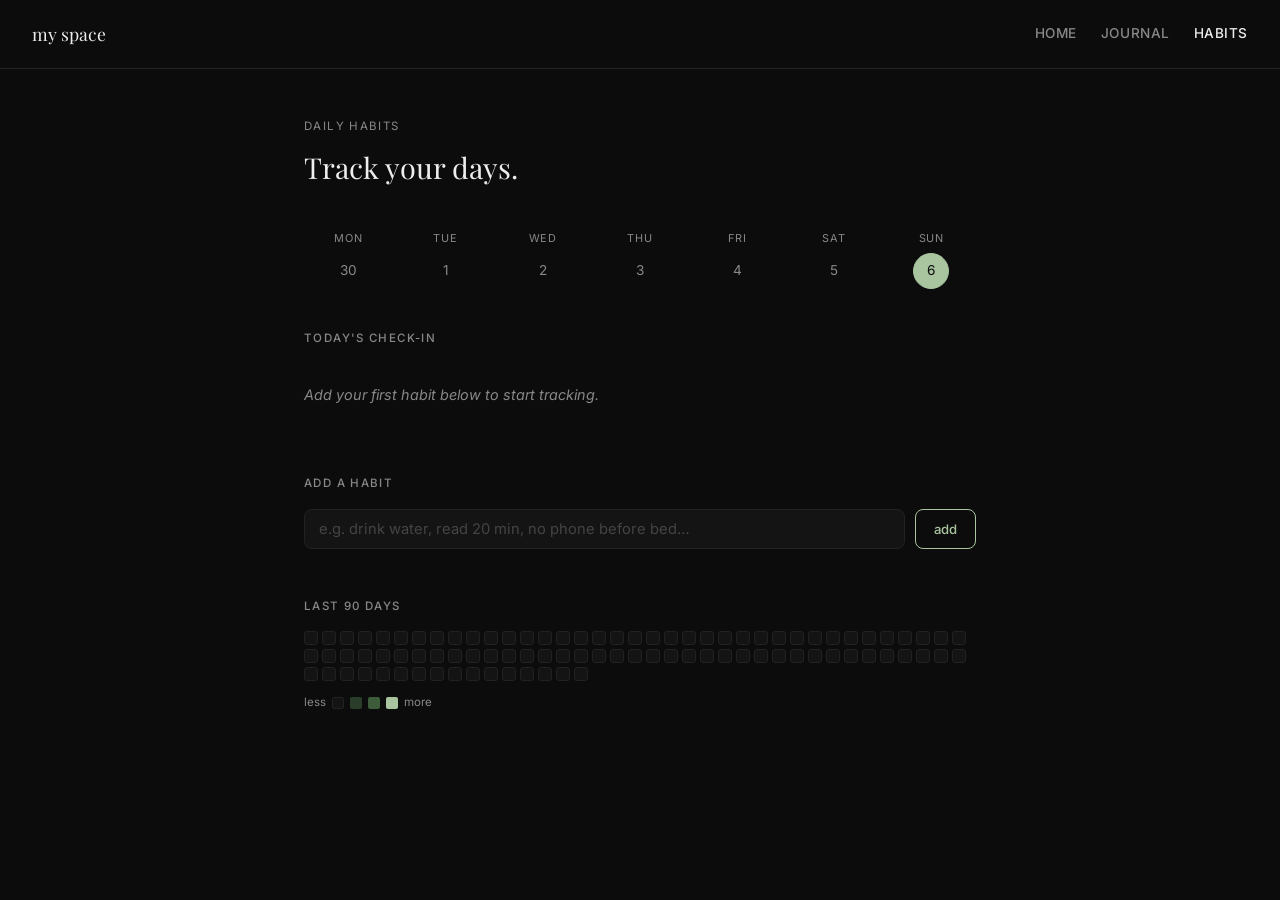
==== habits.html @ 8f554322 "initial commit — journal, habits, dashboard" ====
<!DOCTYPE html>
<html lang="en">
<head>
  <meta charset="UTF-8">
  <meta name="viewport" content="width=device-width, initial-scale=1.0">
  <title>Habits — My Space</title>
  <link rel="preconnect" href="https://fonts.googleapis.com">
  <link href="https://fonts.googleapis.com/css2?family=Inter:wght@300;400;500;600&family=Playfair+Display:ital,wght@0,400;1,400&display=swap" rel="stylesheet">
  <style>
    *, *::before, *::after { box-sizing: border-box; margin: 0; padding: 0; }

    :root {
      --bg: #0c0c0c;
      --surface: #141414;
      --border: #222;
      --muted: #444;
      --text-dim: #888;
      --text: #ccc;
      --text-bright: #eee;
      --accent: #a8c5a0;
    }

    body {
      background: var(--bg);
      color: var(--text);
      font-family: 'Inter', sans-serif;
      font-size: 15px;
      line-height: 1.6;
      min-height: 100vh;
    }

    nav {
      display: flex;
      align-items: center;
      justify-content: space-between;
      padding: 20px 32px;
      border-bottom: 1px solid var(--border);
      position: sticky;
      top: 0;
      background: var(--bg);
      z-index: 10;
    }

    .nav-brand {
      font-family: 'Playfair Display', serif;
      font-size: 1.1rem;
      color: var(--text-bright);
      text-decoration: none;
    }

    .nav-links { display: flex; gap: 24px; }
    .nav-links a {
      color: var(--text-dim);
      text-decoration: none;
      font-size: 0.85rem;
      font-weight: 500;
      letter-spacing: 0.04em;
      text-transform: uppercase;
      transition: color 0.2s;
    }
    .nav-links a:hover, .nav-links a.active { color: var(--text-bright); }

    main {
      max-width: 720px;
      margin: 0 auto;
      padding: 48px 24px 80px;
    }

    .page-header {
      margin-bottom: 40px;
    }

    .page-label {
      font-size: 0.72rem;
      text-transform: uppercase;
      letter-spacing: 0.12em;
      color: var(--text-dim);
      margin-bottom: 8px;
    }

    h1 {
      font-family: 'Playfair Display', serif;
      font-size: 1.8rem;
      color: var(--text-bright);
      font-weight: 400;
    }

    /* Week grid */
    .week-strip {
      display: flex;
      gap: 8px;
      margin-bottom: 40px;
    }

    .week-day {
      flex: 1;
      text-align: center;
      cursor: pointer;
    }

    .week-day-label {
      font-size: 0.68rem;
      color: var(--text-dim);
      text-transform: uppercase;
      letter-spacing: 0.08em;
      margin-bottom: 6px;
    }

    .week-day-num {
      width: 36px;
      height: 36px;
      border-radius: 50%;
      display: flex;
      align-items: center;
      justify-content: center;
      font-size: 0.85rem;
      color: var(--text-dim);
      margin: 0 auto;
      border: 1px solid transparent;
      transition: all 0.15s;
    }

    .week-day.today .week-day-num {
      border-color: var(--accent);
      color: var(--accent);
    }

    .week-day.selected .week-day-num {
      background: var(--accent);
      color: #0c0c0c;
    }

    .week-day.has-data .week-day-label::after {
      content: '·';
      color: var(--accent);
      margin-left: 2px;
    }

    /* Section */
    .section-label {
      font-size: 0.72rem;
      text-transform: uppercase;
      letter-spacing: 0.12em;
      color: var(--text-dim);
      margin-bottom: 16px;
      font-weight: 500;
    }

    /* Habit list */
    .habits-section {
      margin-bottom: 48px;
    }

    .habit-row {
      display: flex;
      align-items: center;
      gap: 14px;
      padding: 14px 0;
      border-bottom: 1px solid var(--border);
    }

    .habit-row:first-child { border-top: 1px solid var(--border); }

    .habit-check {
      width: 24px;
      height: 24px;
      border-radius: 50%;
      border: 1.5px solid var(--muted);
      flex-shrink: 0;
      display: flex;
      align-items: center;
      justify-content: center;
      cursor: pointer;
      transition: all 0.2s;
    }

    .habit-check:hover { border-color: var(--accent); }

    .habit-row.done .habit-check {
      background: var(--accent);
      border-color: var(--accent);
    }

    .habit-check svg { display: none; }
    .habit-row.done .habit-check svg { display: block; }

    .habit-info { flex: 1; }

    .habit-name {
      font-size: 0.97rem;
      color: var(--text);
      transition: color 0.2s;
    }

    .habit-row.done .habit-name {
      color: var(--text-dim);
      text-decoration: line-through;
    }

    .habit-meta {
      font-size: 0.75rem;
      color: var(--text-dim);
      margin-top: 2px;
    }

    .habit-streak { color: var(--accent); }

    .habit-actions { display: flex; gap: 8px; opacity: 0; transition: opacity 0.15s; }
    .habit-row:hover .habit-actions { opacity: 1; }

    .icon-btn {
      background: none;
      border: none;
      color: var(--text-dim);
      cursor: pointer;
      padding: 4px;
      font-size: 0.75rem;
      transition: color 0.15s;
    }

    .icon-btn:hover { color: var(--text); }
    .icon-btn.del:hover { color: #c08080; }

    /* Add habit */
    .add-section {
      margin-bottom: 48px;
    }

    .add-form {
      display: flex;
      gap: 10px;
    }

    input[type="text"] {
      flex: 1;
      background: var(--surface);
      border: 1px solid var(--border);
      border-radius: 8px;
      padding: 10px 14px;
      color: var(--text);
      font-family: 'Inter', sans-serif;
      font-size: 0.92rem;
      outline: none;
      transition: border-color 0.2s;
    }

    input[type="text"]:focus { border-color: var(--muted); }
    input[type="text"]::placeholder { color: var(--muted); }

    .btn {
      display: inline-flex;
      align-items: center;
      gap: 6px;
      padding: 10px 18px;
      border-radius: 8px;
      font-size: 0.82rem;
      font-weight: 500;
      cursor: pointer;
      text-decoration: none;
      transition: all 0.2s;
      border: 1px solid var(--border);
      background: transparent;
      color: var(--text);
      font-family: 'Inter', sans-serif;
    }

    .btn:hover { border-color: var(--muted); color: var(--text-bright); }
    .btn-accent { border-color: var(--accent); color: var(--accent); }
    .btn-accent:hover { background: var(--accent); color: #0c0c0c; }

    /* Heatmap */
    .heatmap-section { margin-bottom: 48px; }

    .heatmap {
      display: flex;
      gap: 4px;
      flex-wrap: wrap;
    }

    .heatmap-cell {
      width: 14px;
      height: 14px;
      border-radius: 3px;
      background: var(--surface);
      border: 1px solid var(--border);
      transition: background 0.2s;
    }

    .heatmap-cell.low { background: #2a3d2a; border-color: #2a3d2a; }
    .heatmap-cell.mid { background: #3d5c3a; border-color: #3d5c3a; }
    .heatmap-cell.high { background: var(--accent); border-color: var(--accent); }

    .heatmap-legend {
      display: flex;
      align-items: center;
      gap: 6px;
      margin-top: 12px;
      font-size: 0.72rem;
      color: var(--text-dim);
    }

    .legend-cell {
      width: 12px;
      height: 12px;
      border-radius: 2px;
    }

    .empty-habits {
      color: var(--text-dim);
      font-size: 0.9rem;
      padding: 20px 0;
      font-style: italic;
    }
  </style>
</head>
<body>

<nav>
  <a href="index.html" class="nav-brand">my space</a>
  <div class="nav-links">
    <a href="index.html">home</a>
    <a href="journal.html">journal</a>
    <a href="habits.html" class="active">habits</a>
  </div>
</nav>

<main>
  <div class="page-header">
    <div class="page-label">daily habits</div>
    <h1>Track your days.</h1>
  </div>

  <!-- Week strip -->
  <div class="week-strip" id="weekStrip"></div>

  <!-- Today's check-in -->
  <div class="habits-section">
    <div class="section-label" id="checkInLabel">today's check-in</div>
    <div id="habitsList"></div>
  </div>

  <!-- Add habit -->
  <div class="add-section">
    <div class="section-label">add a habit</div>
    <div class="add-form">
      <input type="text" id="habitInput" placeholder="e.g. drink water, read 20 min, no phone before bed…" maxlength="60">
      <button class="btn btn-accent" id="addBtn">add</button>
    </div>
  </div>

  <!-- Heatmap -->
  <div class="heatmap-section">
    <div class="section-label">last 90 days</div>
    <div class="heatmap" id="heatmap"></div>
    <div class="heatmap-legend">
      <span>less</span>
      <div class="legend-cell" style="background:var(--surface);border:1px solid var(--border)"></div>
      <div class="legend-cell" style="background:#2a3d2a"></div>
      <div class="legend-cell" style="background:#3d5c3a"></div>
      <div class="legend-cell" style="background:var(--accent)"></div>
      <span>more</span>
    </div>
  </div>
</main>

<script>
const TODAY = new Date().toISOString().split('T')[0];
let selectedDate = TODAY;

function getHabits() { return JSON.parse(localStorage.getItem('habits') || '[]'); }
function saveHabits(h) { localStorage.setItem('habits', JSON.stringify(h)); }
function getChecks() { return JSON.parse(localStorage.getItem('checks') || '{}'); }
function saveChecks(c) { localStorage.setItem('checks', JSON.stringify(c)); }

function dateStr(d) { return d.toISOString().split('T')[0]; }

const DAY_NAMES = ['Sun','Mon','Tue','Wed','Thu','Fri','Sat'];
const MONTHS = ['Jan','Feb','Mar','Apr','May','Jun','Jul','Aug','Sep','Oct','Nov','Dec'];

// Week strip
function renderWeek() {
  const strip = document.getElementById('weekStrip');
  const checks = getChecks();
  const habits = getHabits();
  const days = [];
  for (let i = 6; i >= 0; i--) {
    const d = new Date();
    d.setDate(d.getDate() - i);
    days.push(d);
  }

  strip.innerHTML = days.map(d => {
    const key = dateStr(d);
    const dayChecks = checks[key] || {};
    const done = habits.filter(h => dayChecks[h.id]).length;
    const hasData = done > 0;
    const isToday = key === TODAY;
    const isSelected = key === selectedDate;
    return `<div class="week-day ${isToday ? 'today' : ''} ${isSelected ? 'selected' : ''} ${hasData ? 'has-data' : ''}" data-date="${key}">
      <div class="week-day-label">${DAY_NAMES[d.getDay()]}</div>
      <div class="week-day-num">${d.getDate()}</div>
    </div>`;
  }).join('');

  strip.querySelectorAll('.week-day').forEach(el => {
    el.addEventListener('click', () => {
      selectedDate = el.dataset.date;
      renderWeek();
      renderHabits();
    });
  });
}

// Habits list
function renderHabits() {
  const habits = getHabits();
  const checks = getChecks();
  const dayChecks = checks[selectedDate] || {};
  const list = document.getElementById('habitsList');
  const isToday = selectedDate === TODAY;

  // Update label
  if (isToday) {
    document.getElementById('checkInLabel').textContent = "today's check-in";
  } else {
    const d = new Date(selectedDate + 'T12:00:00');
    document.getElementById('checkInLabel').textContent =
      `${DAY_NAMES[d.getDay()]}, ${MONTHS[d.getMonth()]} ${d.getDate()}`;
  }

  if (!habits.length) {
    list.innerHTML = '<div class="empty-habits">Add your first habit below to start tracking.</div>';
    return;
  }

  list.innerHTML = habits.map(h => {
    const done = !!dayChecks[h.id];
    const streak = getStreak(h.id);
    return `<div class="habit-row ${done ? 'done' : ''}" data-id="${h.id}">
      <div class="habit-check" data-id="${h.id}">
        <svg width="11" height="9" viewBox="0 0 11 9" fill="none">
          <path d="M1 4L4 7.5L10 1" stroke="#0c0c0c" stroke-width="2" stroke-linecap="round" stroke-linejoin="round"/>
        </svg>
      </div>
      <div class="habit-info">
        <div class="habit-name">${h.name}</div>
        ${streak > 0 ? `<div class="habit-meta"><span class="habit-streak">${streak} day streak</span></div>` : ''}
      </div>
      <div class="habit-actions">
        <button class="icon-btn del" data-del="${h.id}" title="remove habit">✕</button>
      </div>
    </div>`;
  }).join('');

  list.querySelectorAll('.habit-check').forEach(el => {
    el.addEventListener('click', () => {
      const id = el.dataset.id;
      const c = getChecks();
      if (!c[selectedDate]) c[selectedDate] = {};
      c[selectedDate][id] = !c[selectedDate][id];
      saveChecks(c);
      renderHabits();
      renderWeek();
      renderHeatmap();
    });
  });

  list.querySelectorAll('[data-del]').forEach(el => {
    el.addEventListener('click', (e) => {
      e.stopPropagation();
      const id = el.dataset.del;
      if (!confirm('Remove this habit? Your past check-ins will be kept.')) return;
      const habits = getHabits().filter(h => h.id !== id);
      saveHabits(habits);
      renderHabits();
      renderWeek();
      renderHeatmap();
    });
  });
}

function getStreak(habitId) {
  const checks = getChecks();
  let streak = 0;
  const d = new Date();
  // Count today if done
  if (checks[TODAY]?.[habitId]) streak++;
  d.setDate(d.getDate() - 1);
  while (true) {
    const key = dateStr(d);
    if (checks[key]?.[habitId]) { streak++; d.setDate(d.getDate() - 1); }
    else break;
  }
  return streak;
}

// Add habit
document.getElementById('addBtn').addEventListener('click', addHabit);
document.getElementById('habitInput').addEventListener('keydown', e => {
  if (e.key === 'Enter') addHabit();
});

function addHabit() {
  const input = document.getElementById('habitInput');
  const name = input.value.trim();
  if (!name) return;
  const habits = getHabits();
  habits.push({ id: Date.now().toString(), name });
  saveHabits(habits);
  input.value = '';
  renderHabits();
  renderWeek();
  renderHeatmap();
}

// Heatmap
function renderHeatmap() {
  const checks = getChecks();
  const habits = getHabits();
  const heatmap = document.getElementById('heatmap');
  const cells = [];

  for (let i = 89; i >= 0; i--) {
    const d = new Date();
    d.setDate(d.getDate() - i);
    const key = dateStr(d);
    const dayChecks = checks[key] || {};
    const done = habits.filter(h => dayChecks[h.id]).length;
    const ratio = habits.length ? done / habits.length : 0;
    let cls = '';
    if (ratio > 0 && ratio < 0.34) cls = 'low';
    else if (ratio >= 0.34 && ratio < 0.67) cls = 'mid';
    else if (ratio >= 0.67) cls = 'high';
    cells.push(`<div class="heatmap-cell ${cls}" title="${key}: ${done}/${habits.length} habits"></div>`);
  }

  heatmap.innerHTML = cells.join('');
}

renderWeek();
renderHabits();
renderHeatmap();
</script>
</body>
</html>
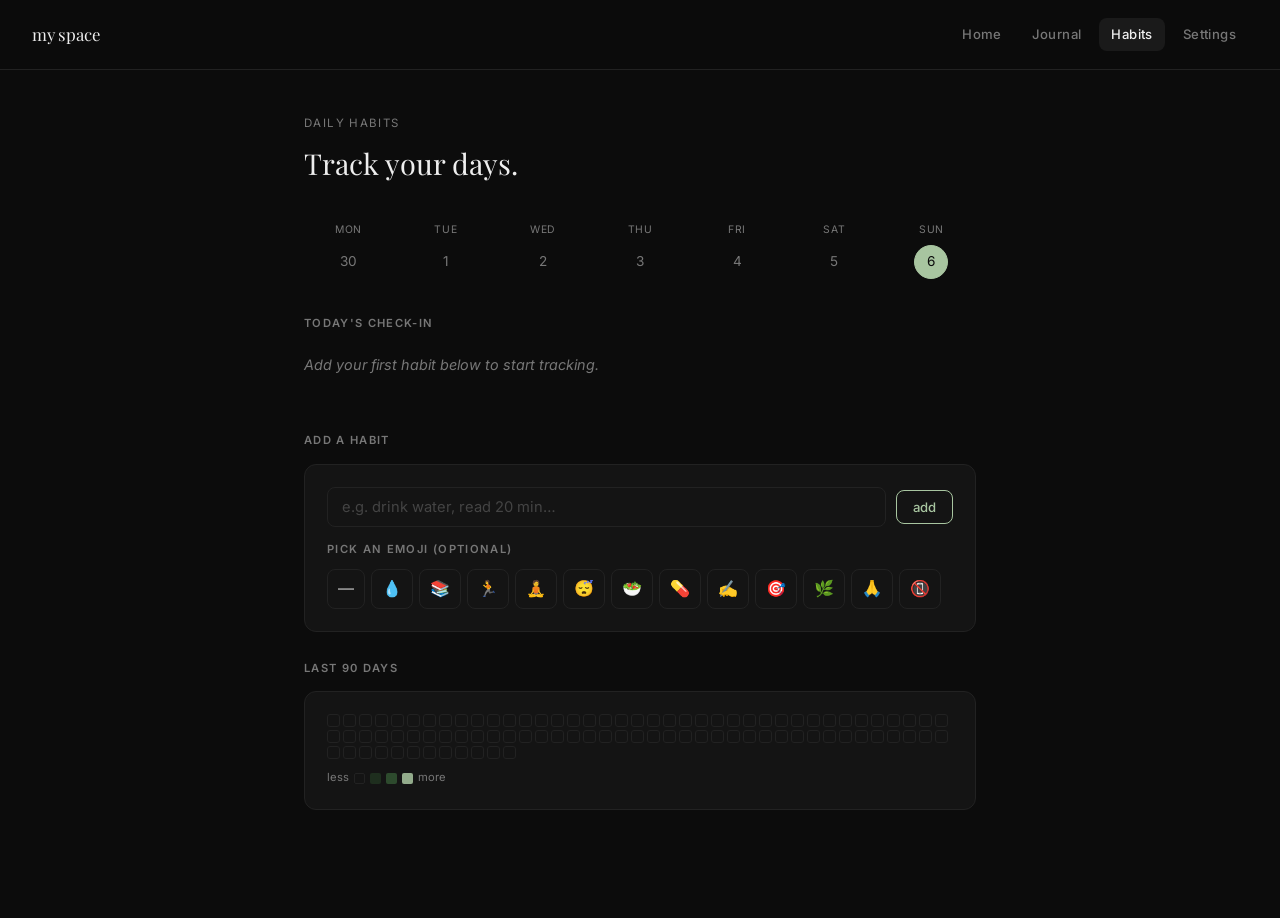
==== commit acbf89ec: "major update — settings, search, mood, priorities, emoji habits, mobile nav, toasts, export" ====
--- a/habits.html
+++ b/habits.html
@@ -6,412 +6,287 @@
   <title>Habits — My Space</title>
   <link rel="preconnect" href="https://fonts.googleapis.com">
   <link href="https://fonts.googleapis.com/css2?family=Inter:wght@300;400;500;600&family=Playfair+Display:ital,wght@0,400;1,400&display=swap" rel="stylesheet">
+  <link rel="stylesheet" href="shared.css">
   <style>
-    *, *::before, *::after { box-sizing: border-box; margin: 0; padding: 0; }
-
-    :root {
-      --bg: #0c0c0c;
-      --surface: #141414;
-      --border: #222;
-      --muted: #444;
-      --text-dim: #888;
-      --text: #ccc;
-      --text-bright: #eee;
-      --accent: #a8c5a0;
-    }
-
-    body {
-      background: var(--bg);
-      color: var(--text);
-      font-family: 'Inter', sans-serif;
-      font-size: 15px;
-      line-height: 1.6;
-      min-height: 100vh;
-    }
-
-    nav {
-      display: flex;
-      align-items: center;
-      justify-content: space-between;
-      padding: 20px 32px;
-      border-bottom: 1px solid var(--border);
-      position: sticky;
-      top: 0;
-      background: var(--bg);
-      z-index: 10;
-    }
-
-    .nav-brand {
-      font-family: 'Playfair Display', serif;
-      font-size: 1.1rem;
-      color: var(--text-bright);
-      text-decoration: none;
-    }
-
-    .nav-links { display: flex; gap: 24px; }
-    .nav-links a {
-      color: var(--text-dim);
-      text-decoration: none;
-      font-size: 0.85rem;
-      font-weight: 500;
-      letter-spacing: 0.04em;
-      text-transform: uppercase;
-      transition: color 0.2s;
-    }
-    .nav-links a:hover, .nav-links a.active { color: var(--text-bright); }
-
-    main {
-      max-width: 720px;
-      margin: 0 auto;
-      padding: 48px 24px 80px;
-    }
-
-    .page-header {
-      margin-bottom: 40px;
-    }
-
-    .page-label {
-      font-size: 0.72rem;
-      text-transform: uppercase;
-      letter-spacing: 0.12em;
-      color: var(--text-dim);
-      margin-bottom: 8px;
-    }
-
-    h1 {
-      font-family: 'Playfair Display', serif;
-      font-size: 1.8rem;
-      color: var(--text-bright);
-      font-weight: 400;
-    }
-
-    /* Week grid */
-    .week-strip {
-      display: flex;
-      gap: 8px;
-      margin-bottom: 40px;
-    }
-
-    .week-day {
-      flex: 1;
-      text-align: center;
-      cursor: pointer;
-    }
-
-    .week-day-label {
-      font-size: 0.68rem;
-      color: var(--text-dim);
-      text-transform: uppercase;
-      letter-spacing: 0.08em;
-      margin-bottom: 6px;
-    }
-
+    main { max-width: 720px; margin: 0 auto; padding: 44px 24px 80px; }
+
+    .page-header { margin-bottom: 36px; }
+    .page-label { font-size: 0.72rem; text-transform: uppercase; letter-spacing: 0.12em; color: var(--text-dim); margin-bottom: 8px; }
+    h1 { font-family: 'Playfair Display', serif; font-size: 1.8rem; color: var(--text-bright); font-weight: 400; }
+
+    /* Week strip */
+    .week-strip { display: flex; gap: 8px; margin-bottom: 36px; }
+    .week-day { flex: 1; text-align: center; cursor: pointer; }
+    .week-day-label { font-size: 0.65rem; color: var(--text-dim); text-transform: uppercase; letter-spacing: 0.06em; margin-bottom: 6px; }
     .week-day-num {
-      width: 36px;
-      height: 36px;
-      border-radius: 50%;
-      display: flex;
-      align-items: center;
-      justify-content: center;
-      font-size: 0.85rem;
-      color: var(--text-dim);
-      margin: 0 auto;
-      border: 1px solid transparent;
+      width: 34px; height: 34px; border-radius: 50%;
+      display: flex; align-items: center; justify-content: center;
+      font-size: 0.85rem; color: var(--text-dim);
+      margin: 0 auto; border: 1px solid transparent;
       transition: all 0.15s;
     }
-
-    .week-day.today .week-day-num {
-      border-color: var(--accent);
-      color: var(--accent);
-    }
-
-    .week-day.selected .week-day-num {
-      background: var(--accent);
-      color: #0c0c0c;
-    }
-
-    .week-day.has-data .week-day-label::after {
-      content: '·';
-      color: var(--accent);
-      margin-left: 2px;
-    }
-
-    /* Section */
-    .section-label {
-      font-size: 0.72rem;
-      text-transform: uppercase;
-      letter-spacing: 0.12em;
-      color: var(--text-dim);
-      margin-bottom: 16px;
-      font-weight: 500;
-    }
+    .week-day.today .week-day-num { border-color: var(--accent); color: var(--accent); }
+    .week-day.selected .week-day-num { background: var(--accent); color: #0c0c0c; border-color: var(--accent); }
+    .week-day.has-data .week-day-label::after { content: '·'; color: var(--accent); margin-left: 2px; }
 
     /* Habit list */
-    .habits-section {
-      margin-bottom: 48px;
-    }
-
     .habit-row {
-      display: flex;
-      align-items: center;
-      gap: 14px;
-      padding: 14px 0;
-      border-bottom: 1px solid var(--border);
-    }
-
-    .habit-row:first-child { border-top: 1px solid var(--border); }
+      display: flex; align-items: center; gap: 12px;
+      padding: 13px 0; border-bottom: 1px solid var(--border);
+      transition: opacity 0.2s;
+    }
+    .habit-row:first-of-type { border-top: 1px solid var(--border); }
 
     .habit-check {
-      width: 24px;
-      height: 24px;
-      border-radius: 50%;
+      width: 24px; height: 24px; border-radius: 50%;
       border: 1.5px solid var(--muted);
       flex-shrink: 0;
-      display: flex;
-      align-items: center;
-      justify-content: center;
-      cursor: pointer;
-      transition: all 0.2s;
-    }
-
+      display: flex; align-items: center; justify-content: center;
+      cursor: pointer; transition: all 0.2s;
+    }
     .habit-check:hover { border-color: var(--accent); }
-
-    .habit-row.done .habit-check {
-      background: var(--accent);
-      border-color: var(--accent);
-    }
-
+    .habit-row.done .habit-check { background: var(--accent); border-color: var(--accent); }
     .habit-check svg { display: none; }
     .habit-row.done .habit-check svg { display: block; }
 
-    .habit-info { flex: 1; }
-
-    .habit-name {
-      font-size: 0.97rem;
-      color: var(--text);
-      transition: color 0.2s;
-    }
-
-    .habit-row.done .habit-name {
-      color: var(--text-dim);
-      text-decoration: line-through;
-    }
-
-    .habit-meta {
-      font-size: 0.75rem;
-      color: var(--text-dim);
-      margin-top: 2px;
-    }
-
-    .habit-streak { color: var(--accent); }
-
-    .habit-actions { display: flex; gap: 8px; opacity: 0; transition: opacity 0.15s; }
+    .habit-emoji-display { font-size: 1.1rem; flex-shrink: 0; min-width: 24px; text-align: center; }
+
+    .habit-info { flex: 1; min-width: 0; }
+    .habit-name { font-size: 0.95rem; color: var(--text); transition: color 0.2s; }
+    .habit-row.done .habit-name { color: var(--text-dim); text-decoration: line-through; }
+    .habit-meta { font-size: 0.73rem; color: var(--text-dim); margin-top: 2px; }
+    .habit-streak-badge { color: var(--accent); }
+
+    .habit-actions { display: flex; gap: 6px; opacity: 0; transition: opacity 0.15s; }
     .habit-row:hover .habit-actions { opacity: 1; }
 
     .icon-btn {
-      background: none;
-      border: none;
-      color: var(--text-dim);
-      cursor: pointer;
-      padding: 4px;
-      font-size: 0.75rem;
-      transition: color 0.15s;
-    }
-
-    .icon-btn:hover { color: var(--text); }
-    .icon-btn.del:hover { color: #c08080; }
+      background: none; border: none;
+      color: var(--text-dim); cursor: pointer;
+      padding: 4px 6px; font-size: 0.75rem;
+      border-radius: 5px; transition: all 0.15s;
+    }
+
+    .icon-btn:hover { color: var(--text); background: var(--surface2); }
+    .icon-btn.del:hover { color: var(--danger); background: var(--danger-dark); }
 
     /* Add habit */
-    .add-section {
-      margin-bottom: 48px;
-    }
-
-    .add-form {
-      display: flex;
-      gap: 10px;
-    }
-
-    input[type="text"] {
-      flex: 1;
-      background: var(--surface);
-      border: 1px solid var(--border);
-      border-radius: 8px;
-      padding: 10px 14px;
-      color: var(--text);
-      font-family: 'Inter', sans-serif;
-      font-size: 0.92rem;
-      outline: none;
-      transition: border-color 0.2s;
-    }
-
-    input[type="text"]:focus { border-color: var(--muted); }
-    input[type="text"]::placeholder { color: var(--muted); }
-
-    .btn {
-      display: inline-flex;
-      align-items: center;
-      gap: 6px;
-      padding: 10px 18px;
-      border-radius: 8px;
-      font-size: 0.82rem;
-      font-weight: 500;
-      cursor: pointer;
-      text-decoration: none;
-      transition: all 0.2s;
-      border: 1px solid var(--border);
-      background: transparent;
-      color: var(--text);
-      font-family: 'Inter', sans-serif;
-    }
-
-    .btn:hover { border-color: var(--muted); color: var(--text-bright); }
-    .btn-accent { border-color: var(--accent); color: var(--accent); }
-    .btn-accent:hover { background: var(--accent); color: #0c0c0c; }
+    .add-form { display: flex; gap: 10px; align-items: center; }
+    .add-form input { flex: 1; }
+
+    .emoji-picker-row {
+      display: flex; gap: 6px; flex-wrap: wrap;
+      margin-top: 10px;
+    }
+
+    .emoji-opt {
+      background: var(--surface); border: 1px solid var(--border);
+      border-radius: 8px; padding: 6px 10px;
+      font-size: 1rem; cursor: pointer;
+      transition: all 0.15s;
+    }
+
+    .emoji-opt:hover, .emoji-opt.selected { border-color: var(--accent); background: var(--accent-dark); }
 
     /* Heatmap */
-    .heatmap-section { margin-bottom: 48px; }
-
-    .heatmap {
-      display: flex;
-      gap: 4px;
-      flex-wrap: wrap;
-    }
-
+    .heatmap { display: flex; gap: 3px; flex-wrap: wrap; }
     .heatmap-cell {
-      width: 14px;
-      height: 14px;
-      border-radius: 3px;
-      background: var(--surface);
-      border: 1px solid var(--border);
+      width: 13px; height: 13px; border-radius: 3px;
+      background: var(--surface); border: 1px solid var(--border);
       transition: background 0.2s;
     }
-
-    .heatmap-cell.low { background: #2a3d2a; border-color: #2a3d2a; }
-    .heatmap-cell.mid { background: #3d5c3a; border-color: #3d5c3a; }
-    .heatmap-cell.high { background: var(--accent); border-color: var(--accent); }
+    .heatmap-cell.low { background: #1e2e1e; border-color: #1e2e1e; }
+    .heatmap-cell.mid { background: #2d4a2d; border-color: #2d4a2d; }
+    .heatmap-cell.high { background: var(--accent); border-color: var(--accent); opacity: 0.85; }
 
     .heatmap-legend {
-      display: flex;
-      align-items: center;
-      gap: 6px;
-      margin-top: 12px;
-      font-size: 0.72rem;
-      color: var(--text-dim);
-    }
-
-    .legend-cell {
-      width: 12px;
-      height: 12px;
-      border-radius: 2px;
-    }
-
-    .empty-habits {
-      color: var(--text-dim);
-      font-size: 0.9rem;
-      padding: 20px 0;
-      font-style: italic;
-    }
+      display: flex; align-items: center; gap: 5px;
+      margin-top: 10px; font-size: 0.7rem; color: var(--text-dim);
+    }
+
+    .legend-cell { width: 11px; height: 11px; border-radius: 2px; }
+
+    .empty-habits { color: var(--text-dim); font-size: 0.9rem; padding: 20px 0; font-style: italic; }
+
+    /* Edit modal */
+    .modal-overlay {
+      display: none; position: fixed; inset: 0;
+      background: rgba(0,0,0,0.6); z-index: 200;
+      align-items: center; justify-content: center;
+    }
+    .modal-overlay.open { display: flex; }
+    .modal {
+      background: var(--surface); border: 1px solid var(--border);
+      border-radius: 14px; padding: 28px; width: 360px; max-width: 90vw;
+    }
+    .modal h3 { font-size: 1rem; color: var(--text-bright); margin-bottom: 18px; font-weight: 500; }
+    .modal-footer { display: flex; justify-content: flex-end; gap: 8px; margin-top: 20px; }
   </style>
 </head>
 <body>
 
-<nav>
+<nav class="topnav">
   <a href="index.html" class="nav-brand">my space</a>
   <div class="nav-links">
-    <a href="index.html">home</a>
-    <a href="journal.html">journal</a>
-    <a href="habits.html" class="active">habits</a>
+    <a href="index.html">Home</a>
+    <a href="journal.html">Journal</a>
+    <a href="habits.html" class="active">Habits</a>
+    <a href="settings.html">Settings</a>
   </div>
 </nav>
 
+<nav class="bottom-nav">
+  <a href="index.html">
+    <svg viewBox="0 0 24 24" fill="none" stroke="currentColor" stroke-width="2"><path d="M3 9l9-7 9 7v11a2 2 0 01-2 2H5a2 2 0 01-2-2z"/><polyline points="9 22 9 12 15 12 15 22"/></svg>
+    Home
+  </a>
+  <a href="journal.html">
+    <svg viewBox="0 0 24 24" fill="none" stroke="currentColor" stroke-width="2"><path d="M14 2H6a2 2 0 00-2 2v16a2 2 0 002 2h12a2 2 0 002-2V8z"/><polyline points="14 2 14 8 20 8"/></svg>
+    Journal
+  </a>
+  <a href="habits.html" class="active">
+    <svg viewBox="0 0 24 24" fill="none" stroke="currentColor" stroke-width="2"><polyline points="9 11 12 14 22 4"/><path d="M21 12v7a2 2 0 01-2 2H5a2 2 0 01-2-2V5a2 2 0 012-2h11"/></svg>
+    Habits
+  </a>
+  <a href="settings.html">
+    <svg viewBox="0 0 24 24" fill="none" stroke="currentColor" stroke-width="2"><circle cx="12" cy="12" r="3"/><path d="M19.4 15a1.65 1.65 0 00.33 1.82l.06.06a2 2 0 010 2.83 2 2 0 01-2.83 0l-.06-.06a1.65 1.65 0 00-1.82-.33 1.65 1.65 0 00-1 1.51V21a2 2 0 01-2 2 2 2 0 01-2-2v-.09A1.65 1.65 0 009 19.4a1.65 1.65 0 00-1.82.33l-.06.06a2 2 0 01-2.83 0 2 2 0 010-2.83l.06-.06A1.65 1.65 0 004.68 15a1.65 1.65 0 00-1.51-1H3a2 2 0 01-2-2 2 2 0 012-2h.09A1.65 1.65 0 004.6 9a1.65 1.65 0 00-.33-1.82l-.06-.06a2 2 0 010-2.83 2 2 0 012.83 0l.06.06A1.65 1.65 0 009 4.68a1.65 1.65 0 001-1.51V3a2 2 0 012-2 2 2 0 012 2v.09a1.65 1.65 0 001 1.51 1.65 1.65 0 001.82-.33l.06-.06a2 2 0 012.83 0 2 2 0 010 2.83l-.06.06A1.65 1.65 0 0019.4 9a1.65 1.65 0 001.51 1H21a2 2 0 012 2 2 2 0 01-2 2h-.09a1.65 1.65 0 00-1.51 1z"/></svg>
+    Settings
+  </a>
+</nav>
+
 <main>
-  <div class="page-header">
+  <div class="page-header fade-up">
     <div class="page-label">daily habits</div>
     <h1>Track your days.</h1>
   </div>
 
-  <!-- Week strip -->
-  <div class="week-strip" id="weekStrip"></div>
-
-  <!-- Today's check-in -->
-  <div class="habits-section">
-    <div class="section-label" id="checkInLabel">today's check-in</div>
-    <div id="habitsList"></div>
-  </div>
-
-  <!-- Add habit -->
-  <div class="add-section">
-    <div class="section-label">add a habit</div>
+  <div class="week-strip fade-up-2" id="weekStrip"></div>
+
+  <div class="section-label" id="checkInLabel" style="margin-bottom:0"></div>
+  <div id="habitsList" style="margin-bottom:36px"></div>
+
+  <div class="section-label">add a habit</div>
+  <div class="card fade-up-3">
     <div class="add-form">
-      <input type="text" id="habitInput" placeholder="e.g. drink water, read 20 min, no phone before bed…" maxlength="60">
+      <input type="text" id="habitInput" placeholder="e.g. drink water, read 20 min…" maxlength="60">
       <button class="btn btn-accent" id="addBtn">add</button>
     </div>
+    <div style="margin-top:14px">
+      <div class="section-label" style="margin-bottom:8px">pick an emoji (optional)</div>
+      <div class="emoji-picker-row" id="emojiPicker">
+        <div class="emoji-opt" data-e="">—</div>
+        <div class="emoji-opt" data-e="💧">💧</div>
+        <div class="emoji-opt" data-e="📚">📚</div>
+        <div class="emoji-opt" data-e="🏃">🏃</div>
+        <div class="emoji-opt" data-e="🧘">🧘</div>
+        <div class="emoji-opt" data-e="😴">😴</div>
+        <div class="emoji-opt" data-e="🥗">🥗</div>
+        <div class="emoji-opt" data-e="💊">💊</div>
+        <div class="emoji-opt" data-e="✍️">✍️</div>
+        <div class="emoji-opt" data-e="🎯">🎯</div>
+        <div class="emoji-opt" data-e="🌿">🌿</div>
+        <div class="emoji-opt" data-e="🙏">🙏</div>
+        <div class="emoji-opt" data-e="📵">📵</div>
+      </div>
+    </div>
   </div>
 
-  <!-- Heatmap -->
-  <div class="heatmap-section">
-    <div class="section-label">last 90 days</div>
+  <div class="section-label">last 90 days</div>
+  <div class="card">
     <div class="heatmap" id="heatmap"></div>
     <div class="heatmap-legend">
       <span>less</span>
       <div class="legend-cell" style="background:var(--surface);border:1px solid var(--border)"></div>
-      <div class="legend-cell" style="background:#2a3d2a"></div>
-      <div class="legend-cell" style="background:#3d5c3a"></div>
-      <div class="legend-cell" style="background:var(--accent)"></div>
+      <div class="legend-cell" style="background:#1e2e1e"></div>
+      <div class="legend-cell" style="background:#2d4a2d"></div>
+      <div class="legend-cell" style="background:var(--accent);opacity:0.85"></div>
       <span>more</span>
     </div>
   </div>
 </main>
 
+<!-- Edit modal -->
+<div class="modal-overlay" id="editModal">
+  <div class="modal">
+    <h3>Edit habit</h3>
+    <input type="text" id="editHabitInput" maxlength="60" style="margin-bottom:14px">
+    <div class="section-label" style="margin-bottom:8px">emoji</div>
+    <div class="emoji-picker-row" id="editEmojiPicker">
+      <div class="emoji-opt" data-e="">—</div>
+      <div class="emoji-opt" data-e="💧">💧</div>
+      <div class="emoji-opt" data-e="📚">📚</div>
+      <div class="emoji-opt" data-e="🏃">🏃</div>
+      <div class="emoji-opt" data-e="🧘">🧘</div>
+      <div class="emoji-opt" data-e="😴">😴</div>
+      <div class="emoji-opt" data-e="🥗">🥗</div>
+      <div class="emoji-opt" data-e="💊">💊</div>
+      <div class="emoji-opt" data-e="✍️">✍️</div>
+      <div class="emoji-opt" data-e="🎯">🎯</div>
+      <div class="emoji-opt" data-e="🌿">🌿</div>
+      <div class="emoji-opt" data-e="🙏">🙏</div>
+      <div class="emoji-opt" data-e="📵">📵</div>
+    </div>
+    <div class="modal-footer">
+      <button class="btn btn-ghost" id="editCancelBtn">cancel</button>
+      <button class="btn btn-accent" id="editSaveBtn">save</button>
+    </div>
+  </div>
+</div>
+
+<script src="shared.js"></script>
 <script>
 const TODAY = new Date().toISOString().split('T')[0];
 let selectedDate = TODAY;
+let selectedEmoji = '';
+let editingId = null;
+let editEmoji = '';
+
+const DAYS_SHORT = ['Sun','Mon','Tue','Wed','Thu','Fri','Sat'];
+const MONTHS_SHORT = ['Jan','Feb','Mar','Apr','May','Jun','Jul','Aug','Sep','Oct','Nov','Dec'];
 
 function getHabits() { return JSON.parse(localStorage.getItem('habits') || '[]'); }
 function saveHabits(h) { localStorage.setItem('habits', JSON.stringify(h)); }
 function getChecks() { return JSON.parse(localStorage.getItem('checks') || '{}'); }
 function saveChecks(c) { localStorage.setItem('checks', JSON.stringify(c)); }
-
 function dateStr(d) { return d.toISOString().split('T')[0]; }
-
-const DAY_NAMES = ['Sun','Mon','Tue','Wed','Thu','Fri','Sat'];
-const MONTHS = ['Jan','Feb','Mar','Apr','May','Jun','Jul','Aug','Sep','Oct','Nov','Dec'];
 
 // Week strip
 function renderWeek() {
   const strip = document.getElementById('weekStrip');
   const checks = getChecks();
   const habits = getHabits();
-  const days = [];
-  for (let i = 6; i >= 0; i--) {
-    const d = new Date();
-    d.setDate(d.getDate() - i);
-    days.push(d);
-  }
+  const days = Array.from({length: 7}, (_, i) => { const d = new Date(); d.setDate(d.getDate() - (6 - i)); return d; });
 
   strip.innerHTML = days.map(d => {
     const key = dateStr(d);
-    const dayChecks = checks[key] || {};
-    const done = habits.filter(h => dayChecks[h.id]).length;
-    const hasData = done > 0;
+    const done = habits.filter(h => checks[key]?.[h.id]).length;
     const isToday = key === TODAY;
     const isSelected = key === selectedDate;
-    return `<div class="week-day ${isToday ? 'today' : ''} ${isSelected ? 'selected' : ''} ${hasData ? 'has-data' : ''}" data-date="${key}">
-      <div class="week-day-label">${DAY_NAMES[d.getDay()]}</div>
+    return `<div class="week-day ${isToday ? 'today' : ''} ${isSelected ? 'selected' : ''} ${done > 0 ? 'has-data' : ''}" data-date="${key}">
+      <div class="week-day-label">${DAYS_SHORT[d.getDay()]}</div>
       <div class="week-day-num">${d.getDate()}</div>
     </div>`;
   }).join('');
 
   strip.querySelectorAll('.week-day').forEach(el => {
-    el.addEventListener('click', () => {
-      selectedDate = el.dataset.date;
-      renderWeek();
-      renderHabits();
-    });
-  });
-}
-
-// Habits list
+    el.addEventListener('click', () => { selectedDate = el.dataset.date; renderWeek(); renderHabits(); });
+  });
+}
+
+// Habits
+function getStreak(habitId) {
+  const checks = getChecks();
+  let streak = 0;
+  const d = new Date();
+  if (checks[TODAY]?.[habitId]) streak++;
+  d.setDate(d.getDate() - 1);
+  while (true) {
+    const key = dateStr(d);
+    if (checks[key]?.[habitId]) { streak++; d.setDate(d.getDate() - 1); } else break;
+  }
+  return streak;
+}
+
 function renderHabits() {
   const habits = getHabits();
   const checks = getChecks();
@@ -419,14 +294,10 @@
   const list = document.getElementById('habitsList');
   const isToday = selectedDate === TODAY;
 
-  // Update label
-  if (isToday) {
-    document.getElementById('checkInLabel').textContent = "today's check-in";
-  } else {
-    const d = new Date(selectedDate + 'T12:00:00');
-    document.getElementById('checkInLabel').textContent =
-      `${DAY_NAMES[d.getDay()]}, ${MONTHS[d.getMonth()]} ${d.getDate()}`;
-  }
+  const d = new Date(selectedDate + 'T12:00:00');
+  document.getElementById('checkInLabel').textContent = isToday
+    ? "today's check-in"
+    : `${DAYS_SHORT[d.getDay()]}, ${MONTHS_SHORT[d.getMonth()]} ${d.getDate()}`;
 
   if (!habits.length) {
     list.innerHTML = '<div class="empty-habits">Add your first habit below to start tracking.</div>';
@@ -438,16 +309,16 @@
     const streak = getStreak(h.id);
     return `<div class="habit-row ${done ? 'done' : ''}" data-id="${h.id}">
       <div class="habit-check" data-id="${h.id}">
-        <svg width="11" height="9" viewBox="0 0 11 9" fill="none">
-          <path d="M1 4L4 7.5L10 1" stroke="#0c0c0c" stroke-width="2" stroke-linecap="round" stroke-linejoin="round"/>
-        </svg>
+        <svg width="11" height="9" viewBox="0 0 11 9" fill="none"><path d="M1 4L4 7.5L10 1" stroke="#0c0c0c" stroke-width="2" stroke-linecap="round" stroke-linejoin="round"/></svg>
       </div>
+      <span class="habit-emoji-display">${h.emoji || ''}</span>
       <div class="habit-info">
         <div class="habit-name">${h.name}</div>
-        ${streak > 0 ? `<div class="habit-meta"><span class="habit-streak">${streak} day streak</span></div>` : ''}
+        ${streak > 0 ? `<div class="habit-meta"><span class="habit-streak-badge">🔥 ${streak} day streak</span></div>` : ''}
       </div>
       <div class="habit-actions">
-        <button class="icon-btn del" data-del="${h.id}" title="remove habit">✕</button>
+        <button class="icon-btn" data-edit="${h.id}" title="edit">✎</button>
+        <button class="icon-btn del" data-del="${h.id}" title="remove">✕</button>
       </div>
     </div>`;
   }).join('');
@@ -459,59 +330,97 @@
       if (!c[selectedDate]) c[selectedDate] = {};
       c[selectedDate][id] = !c[selectedDate][id];
       saveChecks(c);
-      renderHabits();
-      renderWeek();
-      renderHeatmap();
+      const allDone = getHabits().every(h => c[selectedDate][h.id]);
+      if (allDone && getHabits().length > 0 && selectedDate === TODAY) toast('All habits done! 🎉', 'success', 3000);
+      renderHabits(); renderWeek(); renderHeatmap();
     });
   });
 
+  list.querySelectorAll('[data-edit]').forEach(el => {
+    el.addEventListener('click', e => { e.stopPropagation(); openEditModal(el.dataset.edit); });
+  });
+
   list.querySelectorAll('[data-del]').forEach(el => {
-    el.addEventListener('click', (e) => {
+    el.addEventListener('click', e => {
       e.stopPropagation();
-      const id = el.dataset.del;
-      if (!confirm('Remove this habit? Your past check-ins will be kept.')) return;
-      const habits = getHabits().filter(h => h.id !== id);
+      if (!confirm('Remove this habit?')) return;
+      const habits = getHabits().filter(h => h.id !== el.dataset.del);
       saveHabits(habits);
-      renderHabits();
-      renderWeek();
-      renderHeatmap();
+      toast('Habit removed');
+      renderHabits(); renderWeek(); renderHeatmap();
     });
   });
 }
 
-function getStreak(habitId) {
-  const checks = getChecks();
-  let streak = 0;
-  const d = new Date();
-  // Count today if done
-  if (checks[TODAY]?.[habitId]) streak++;
-  d.setDate(d.getDate() - 1);
-  while (true) {
-    const key = dateStr(d);
-    if (checks[key]?.[habitId]) { streak++; d.setDate(d.getDate() - 1); }
-    else break;
-  }
-  return streak;
-}
+// Emoji picker (add form)
+document.getElementById('emojiPicker').querySelectorAll('.emoji-opt').forEach(opt => {
+  opt.addEventListener('click', () => {
+    selectedEmoji = opt.dataset.e;
+    document.getElementById('emojiPicker').querySelectorAll('.emoji-opt').forEach(o => o.classList.remove('selected'));
+    opt.classList.add('selected');
+  });
+});
 
 // Add habit
 document.getElementById('addBtn').addEventListener('click', addHabit);
-document.getElementById('habitInput').addEventListener('keydown', e => {
-  if (e.key === 'Enter') addHabit();
-});
+document.getElementById('habitInput').addEventListener('keydown', e => { if (e.key === 'Enter') addHabit(); });
 
 function addHabit() {
   const input = document.getElementById('habitInput');
   const name = input.value.trim();
   if (!name) return;
   const habits = getHabits();
-  habits.push({ id: Date.now().toString(), name });
+  habits.push({ id: Date.now().toString(), name, emoji: selectedEmoji });
   saveHabits(habits);
   input.value = '';
+  selectedEmoji = '';
+  document.getElementById('emojiPicker').querySelectorAll('.emoji-opt').forEach(o => o.classList.remove('selected'));
+  toast('Habit added', 'success');
+  renderHabits(); renderWeek(); renderHeatmap();
+}
+
+// Edit modal
+function openEditModal(id) {
+  editingId = id;
+  const habit = getHabits().find(h => h.id === id);
+  if (!habit) return;
+  editEmoji = habit.emoji || '';
+  document.getElementById('editHabitInput').value = habit.name;
+  document.getElementById('editEmojiPicker').querySelectorAll('.emoji-opt').forEach(o => {
+    o.classList.toggle('selected', o.dataset.e === editEmoji);
+  });
+  document.getElementById('editModal').classList.add('open');
+  document.getElementById('editHabitInput').focus();
+}
+
+document.getElementById('editEmojiPicker').querySelectorAll('.emoji-opt').forEach(opt => {
+  opt.addEventListener('click', () => {
+    editEmoji = opt.dataset.e;
+    document.getElementById('editEmojiPicker').querySelectorAll('.emoji-opt').forEach(o => o.classList.remove('selected'));
+    opt.classList.add('selected');
+  });
+});
+
+document.getElementById('editSaveBtn').addEventListener('click', () => {
+  const name = document.getElementById('editHabitInput').value.trim();
+  if (!name) return;
+  const habits = getHabits();
+  const h = habits.find(h => h.id === editingId);
+  if (h) { h.name = name; h.emoji = editEmoji; }
+  saveHabits(habits);
+  document.getElementById('editModal').classList.remove('open');
+  toast('Habit updated', 'success');
   renderHabits();
-  renderWeek();
-  renderHeatmap();
-}
+});
+
+document.getElementById('editCancelBtn').addEventListener('click', () => {
+  document.getElementById('editModal').classList.remove('open');
+});
+
+document.getElementById('editModal').addEventListener('click', e => {
+  if (e.target === document.getElementById('editModal'))
+    document.getElementById('editModal').classList.remove('open');
+});
 
 // Heatmap
 function renderHeatmap() {
@@ -519,21 +428,17 @@
   const habits = getHabits();
   const heatmap = document.getElementById('heatmap');
   const cells = [];
-
   for (let i = 89; i >= 0; i--) {
-    const d = new Date();
-    d.setDate(d.getDate() - i);
+    const d = new Date(); d.setDate(d.getDate() - i);
     const key = dateStr(d);
-    const dayChecks = checks[key] || {};
-    const done = habits.filter(h => dayChecks[h.id]).length;
+    const done = habits.filter(h => checks[key]?.[h.id]).length;
     const ratio = habits.length ? done / habits.length : 0;
     let cls = '';
     if (ratio > 0 && ratio < 0.34) cls = 'low';
     else if (ratio >= 0.34 && ratio < 0.67) cls = 'mid';
     else if (ratio >= 0.67) cls = 'high';
-    cells.push(`<div class="heatmap-cell ${cls}" title="${key}: ${done}/${habits.length} habits"></div>`);
+    cells.push(`<div class="heatmap-cell ${cls}" title="${key}: ${done}/${habits.length}"></div>`);
   }
-
   heatmap.innerHTML = cells.join('');
 }
 
--- a/shared.css
+++ b/shared.css
@@ -0,0 +1,217 @@
+*, *::before, *::after { box-sizing: border-box; margin: 0; padding: 0; }
+
+:root {
+  --bg: #0c0c0c;
+  --surface: #141414;
+  --surface2: #1a1a1a;
+  --border: #222;
+  --muted: #444;
+  --text-dim: #777;
+  --text: #bbb;
+  --text-bright: #eee;
+  --accent: #a8c5a0;
+  --accent-dark: #2a3d2a;
+  --danger: #c08080;
+  --danger-dark: #3a2020;
+  --radius: 12px;
+}
+
+body {
+  background: var(--bg);
+  color: var(--text);
+  font-family: 'Inter', sans-serif;
+  font-size: 15px;
+  line-height: 1.6;
+  min-height: 100vh;
+  -webkit-font-smoothing: antialiased;
+}
+
+/* Nav */
+nav.topnav {
+  display: flex;
+  align-items: center;
+  justify-content: space-between;
+  padding: 18px 32px;
+  border-bottom: 1px solid var(--border);
+  position: sticky;
+  top: 0;
+  background: rgba(12,12,12,0.92);
+  backdrop-filter: blur(12px);
+  z-index: 100;
+}
+
+.nav-brand {
+  font-family: 'Playfair Display', serif;
+  font-size: 1.05rem;
+  color: var(--text-bright);
+  text-decoration: none;
+  letter-spacing: -0.01em;
+}
+
+.nav-links { display: flex; gap: 6px; align-items: center; }
+
+.nav-links a {
+  color: var(--text-dim);
+  text-decoration: none;
+  font-size: 0.82rem;
+  font-weight: 500;
+  letter-spacing: 0.03em;
+  padding: 6px 12px;
+  border-radius: 8px;
+  transition: all 0.15s;
+}
+
+.nav-links a:hover { color: var(--text); background: var(--surface); }
+.nav-links a.active { color: var(--text-bright); background: var(--surface2); }
+
+/* Bottom nav (mobile) */
+.bottom-nav {
+  display: none;
+  position: fixed;
+  bottom: 0; left: 0; right: 0;
+  background: rgba(12,12,12,0.95);
+  backdrop-filter: blur(12px);
+  border-top: 1px solid var(--border);
+  padding: 10px 0 max(10px, env(safe-area-inset-bottom));
+  z-index: 100;
+  grid-template-columns: repeat(4, 1fr);
+}
+
+.bottom-nav a {
+  display: flex;
+  flex-direction: column;
+  align-items: center;
+  gap: 4px;
+  text-decoration: none;
+  color: var(--text-dim);
+  font-size: 0.65rem;
+  letter-spacing: 0.04em;
+  padding: 4px 0;
+  transition: color 0.15s;
+}
+
+.bottom-nav a.active { color: var(--accent); }
+.bottom-nav a svg { width: 20px; height: 20px; }
+
+@media (max-width: 640px) {
+  nav.topnav .nav-links { display: none; }
+  .bottom-nav { display: grid; }
+  body { padding-bottom: 70px; }
+}
+
+/* Toast */
+#toast-container {
+  position: fixed;
+  bottom: 24px;
+  right: 24px;
+  z-index: 9999;
+  display: flex;
+  flex-direction: column;
+  gap: 8px;
+  pointer-events: none;
+}
+
+@media (max-width: 640px) {
+  #toast-container { bottom: 80px; right: 16px; left: 16px; }
+}
+
+.toast {
+  background: var(--surface2);
+  border: 1px solid var(--border);
+  border-radius: 10px;
+  padding: 10px 16px;
+  font-size: 0.82rem;
+  color: var(--text);
+  display: flex;
+  align-items: center;
+  gap: 8px;
+  animation: toastIn 0.25s ease both;
+  pointer-events: auto;
+  max-width: 280px;
+  box-shadow: 0 4px 24px rgba(0,0,0,0.4);
+}
+
+.toast.success { border-color: #2a3d2a; }
+.toast.success .toast-dot { background: var(--accent); }
+.toast.error { border-color: #3a2020; }
+.toast.error .toast-dot { background: var(--danger); }
+.toast-dot { width: 6px; height: 6px; border-radius: 50%; background: var(--muted); flex-shrink: 0; }
+
+.toast.out { animation: toastOut 0.2s ease both; }
+
+@keyframes toastIn { from { opacity:0; transform:translateY(8px) scale(0.97); } to { opacity:1; transform:none; } }
+@keyframes toastOut { from { opacity:1; transform:none; } to { opacity:0; transform:translateY(4px) scale(0.97); } }
+
+/* Buttons */
+.btn {
+  display: inline-flex;
+  align-items: center;
+  gap: 6px;
+  padding: 8px 16px;
+  border-radius: 8px;
+  font-size: 0.82rem;
+  font-weight: 500;
+  cursor: pointer;
+  text-decoration: none;
+  transition: all 0.15s;
+  border: 1px solid var(--border);
+  background: transparent;
+  color: var(--text);
+  font-family: 'Inter', sans-serif;
+  white-space: nowrap;
+}
+
+.btn:hover { border-color: var(--muted); color: var(--text-bright); background: var(--surface); }
+.btn-accent { border-color: var(--accent); color: var(--accent); }
+.btn-accent:hover { background: var(--accent); color: #0c0c0c; border-color: var(--accent); }
+.btn-ghost { border-color: transparent; color: var(--text-dim); }
+.btn-ghost:hover { color: var(--text); background: var(--surface); border-color: var(--border); }
+.btn-danger { border-color: var(--danger-dark); color: var(--danger); }
+.btn-danger:hover { background: var(--danger-dark); }
+.btn-sm { padding: 5px 12px; font-size: 0.78rem; }
+
+/* Section label */
+.section-label {
+  font-size: 0.7rem;
+  text-transform: uppercase;
+  letter-spacing: 0.12em;
+  color: var(--text-dim);
+  margin-bottom: 14px;
+  font-weight: 600;
+}
+
+/* Card */
+.card {
+  background: var(--surface);
+  border: 1px solid var(--border);
+  border-radius: var(--radius);
+  padding: 22px;
+  margin-bottom: 28px;
+}
+
+/* Input */
+input[type="text"], input[type="email"] {
+  background: var(--surface);
+  border: 1px solid var(--border);
+  border-radius: 8px;
+  padding: 10px 14px;
+  color: var(--text);
+  font-family: 'Inter', sans-serif;
+  font-size: 0.92rem;
+  outline: none;
+  transition: border-color 0.2s;
+  width: 100%;
+}
+
+input[type="text"]:focus, input[type="email"]:focus { border-color: var(--muted); }
+input::placeholder { color: var(--muted); }
+
+/* Fade-up animation */
+@keyframes fadeUp {
+  from { opacity:0; transform:translateY(16px); }
+  to { opacity:1; transform:none; }
+}
+
+.fade-up { animation: fadeUp 0.4s ease both; }
+.fade-up-2 { animation: fadeUp 0.4s 0.05s ease both; }
+.fade-up-3 { animation: fadeUp 0.4s 0.1s ease both; }
